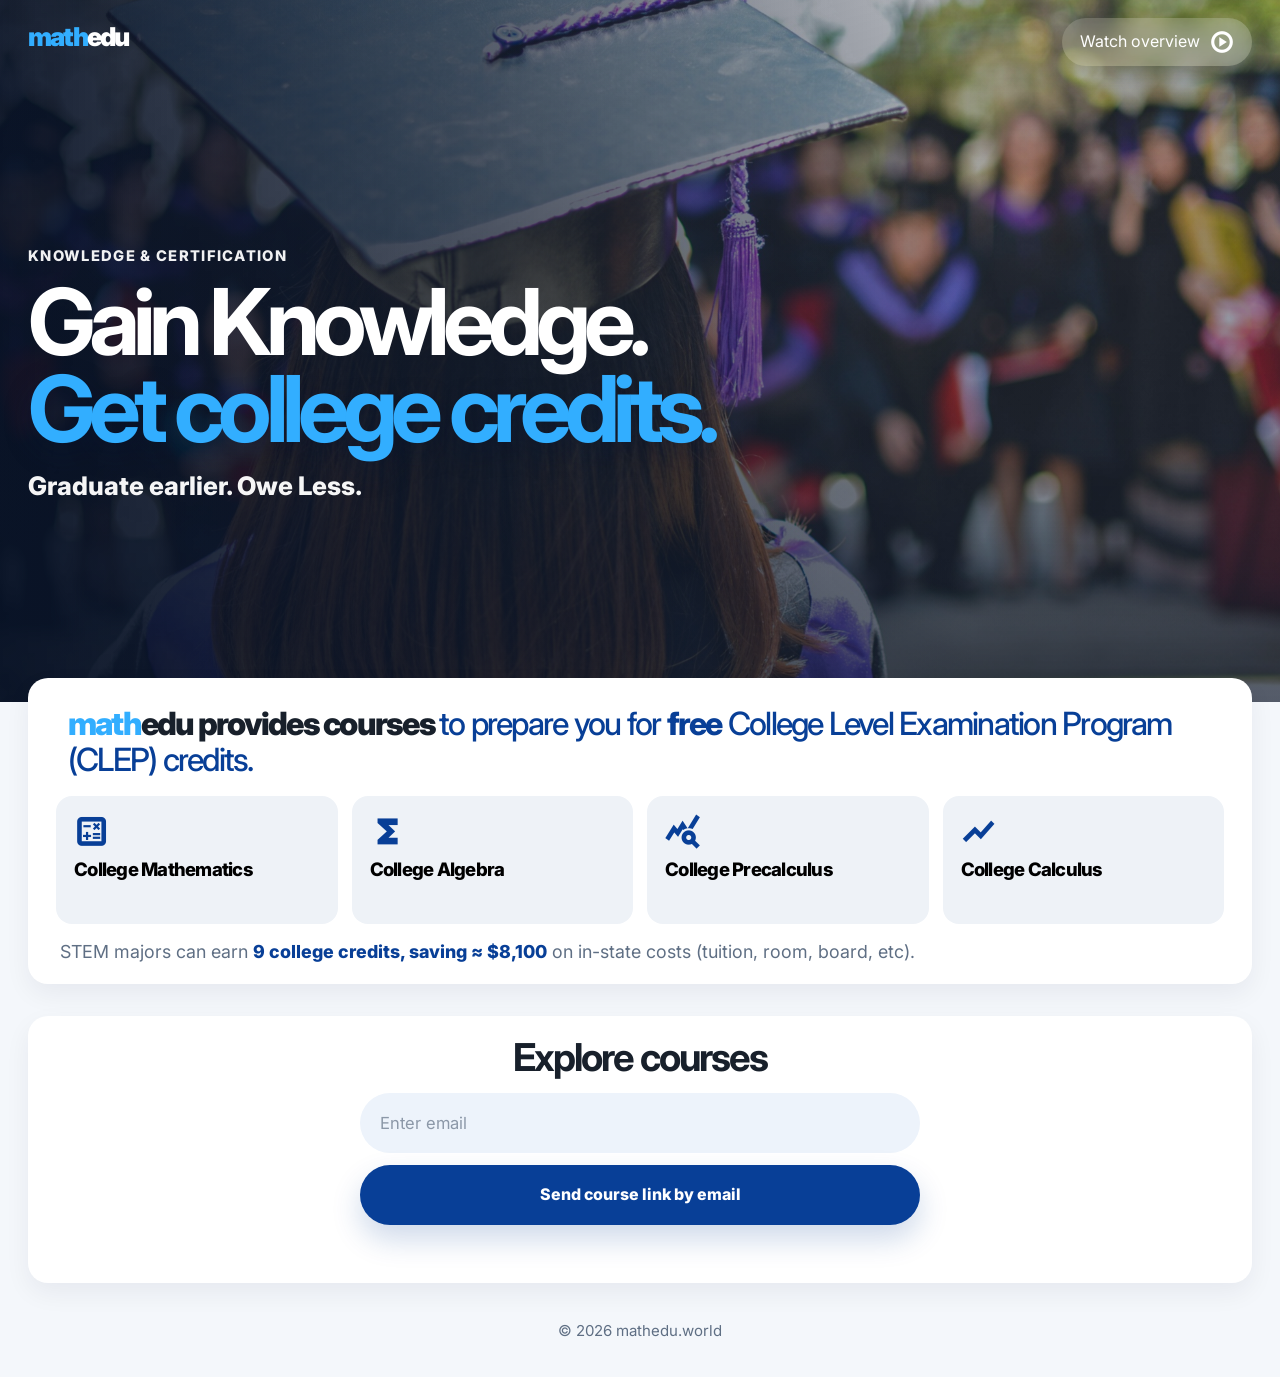
==== index.html @ 3ebd215c "Add files via upload" ====
<!DOCTYPE html>
<html lang="en">
  <head>
    <meta charset="UTF-8" />
    <meta name="viewport" content="width=device-width, initial-scale=1.0" />
    <title>MathEDU | Knowledge &amp; Certification</title>
    <meta
      name="description"
      content="Gain knowledge. Get college credits. Graduate earlier. Owe less."
    />
    <link rel="preconnect" href="https://fonts.googleapis.com" />
    <link rel="preconnect" href="https://fonts.gstatic.com" crossorigin />
    <link
      href="https://fonts.googleapis.com/css2?family=Inter:wght@400;500;600;700;800;900&family=Material+Symbols+Outlined:opsz,wght,FILL,GRAD@24,700,0,0"
      rel="stylesheet"
    />
    <link rel="stylesheet" href="styles.css" />
  </head>
  <body>
    <header class="hero">
      <div class="hero-media" aria-hidden="true"></div>
      <div class="hero-overlay" aria-hidden="true"></div>

      <div class="hero-shell">
        <div class="topbar reveal reveal-quick">
          <a href="#" class="brand" aria-label="MathEDU home">
            <span class="brand-math">math</span><span class="brand-edu">edu</span>
          </a>

          <div class="video-drawer" id="video-drawer">
            <button
              type="button"
              class="video-toggle magnet-button"
              id="video-toggle"
              aria-expanded="false"
              aria-controls="video-panel"
            >
              <span>Watch overview</span>
              <span class="material-symbols-outlined" aria-hidden="true">play_circle</span>
            </button>

            <div class="video-panel" id="video-panel" aria-hidden="true">
              <div class="video-panel-shell">
                <div class="video-panel-top">
                  <p>Program overview</p>
                  <button type="button" class="video-close" id="video-close" aria-label="Close video">
                    <span class="material-symbols-outlined" aria-hidden="true">close</span>
                  </button>
                </div>
                <video
                  id="overview-video"
                  class="overview-video"
                  controls
                  preload="metadata"
                  playsinline
                >
                  <source src="overview-video.mp4" type="video/mp4" />
                  Your browser does not support the video tag.
                </video>
              </div>
            </div>
          </div>
        </div>

        <div class="hero-content reveal reveal-hero">
          <p class="eyebrow">Knowledge &amp; Certification</p>
          <h1>
            <span>Gain Knowledge.</span>
            <span class="headline-accent">Get college credits.</span>
          </h1>
          <p class="hero-subtitle">Graduate earlier. Owe Less.</p>
        </div>
      </div>
    </header>

    <main>
      <section class="section" id="courses">
        <div class="card course-hub reveal">
          <div class="hub-heading">
            <h2>
              <span class="hub-lead">
                <span class="hub-brand"><span class="hub-brand-math">math</span>edu</span>
                provides courses
              </span>
              <span class="hub-secondary">to prepare you for <span class="hub-accent">free</span> College Level Examination Program (CLEP) credits.</span>
            </h2>
          </div>

          <div class="course-grid" role="tablist" aria-label="CLEP prep courses">
            <button type="button" class="course-card is-active" data-course="mathematics" aria-pressed="true">
              <span class="material-symbols-outlined course-icon" aria-hidden="true">calculate</span>
              <span class="course-card-title">College Mathematics</span>
            </button>

            <button type="button" class="course-card" data-course="algebra" aria-pressed="false">
              <span class="material-symbols-outlined course-icon" aria-hidden="true">functions</span>
              <span class="course-card-title">College Algebra</span>
            </button>

            <button type="button" class="course-card" data-course="precalculus" aria-pressed="false">
              <span class="material-symbols-outlined course-icon" aria-hidden="true">query_stats</span>
              <span class="course-card-title">College Precalculus</span>
            </button>

            <button type="button" class="course-card" data-course="calculus" aria-pressed="false">
              <span class="material-symbols-outlined course-icon" aria-hidden="true">show_chart</span>
              <span class="course-card-title">College Calculus</span>
            </button>
          </div>

          <div class="course-details" id="course-details" aria-live="polite">
            <div class="course-details-head">
              <span class="material-symbols-outlined detail-icon" id="detail-icon" aria-hidden="true">calculate</span>
              <div>
                <p class="detail-kicker">Course topics</p>
                <h3 id="detail-title">College Mathematics</h3>
                <p class="detail-meta" id="detail-meta">3 credits</p>
              </div>
            </div>

            <ul class="topic-list" id="topic-list"></ul>
          </div>

          <p class="hub-footer">
            STEM majors can earn <strong class="hub-footer-emphasis">9 college credits, saving ≈ $8,100</strong>
            on in-state costs (tuition, room, board, etc).
          </p>
        </div>
      </section>

      <section class="section section-tight" id="explore">
        <div class="card explore-card reveal">
          <h2>Explore courses</h2>
          <form class="email-form" id="email-form" novalidate>
            <label class="sr-only" for="email">Enter email</label>
            <input
              id="email"
              name="email"
              type="email"
              placeholder="Enter email"
              autocomplete="email"
              required
            />
            <button type="submit" class="button button-primary magnet-button">
              Send course link by email
            </button>
            <p class="form-message" id="form-message" aria-live="polite"></p>
          </form>
        </div>
      </section>
    </main>

    <footer class="site-footer">
      <div class="footer-inner">
        <p>© 2026 mathedu.world</p>
      </div>
    </footer>

    <script src="script.js"></script>
  </body>
</html>
---- styles.css ----
:root {
  --bg: #f4f7fb;
  --surface: #ffffff;
  --surface-soft: #edf3fb;
  --surface-muted: #eef2f7;
  --surface-strong: #e5edf7;
  --text: #18202b;
  --muted: #5f6f84;
  --muted-soft: #8c98a8;
  --accent: #083f97;
  --accent-dark: #062f6f;
  --accent-light: #32aeff;
  --accent-light-soft: rgba(50, 174, 255, 0.14);
  --accent-soft: rgba(8, 63, 151, 0.1);
  --shadow-lg: 0 10px 26px rgba(8, 24, 52, 0.06);
  --shadow-md: 0 6px 18px rgba(8, 24, 52, 0.055);
  --shadow-sm: 0 3px 10px rgba(8, 24, 52, 0.045);
  --radius-xl: 20px;
  --radius-lg: 16px;
  --radius-md: 12px;
  --max-width: 1240px;
}

* {
  box-sizing: border-box;
}

html {
  scroll-behavior: smooth;
}

body {
  margin: 0;
  font-family: "Inter", -apple-system, BlinkMacSystemFont, "Segoe UI", sans-serif;
  background: var(--bg);
  color: var(--text);
  line-height: 1.45;
  -webkit-font-smoothing: antialiased;
  -moz-osx-font-smoothing: grayscale;
}

img,
video {
  max-width: 100%;
  display: block;
}

a {
  color: inherit;
  text-decoration: none;
}

button,
input {
  font: inherit;
}

button {
  border: 0;
  cursor: pointer;
}

.hero {
  position: relative;
  min-height: 78vh;
  overflow: hidden;
  background: #08152b;
  color: #ffffff;
}

.hero-media {
  position: absolute;
  inset: -10% 0 -10% 0;
  background-image: url("hero-graduation.jpg");
  background-size: cover;
  background-position: center center;
  transform: translate3d(0, var(--hero-media-shift, 0px), 0) scale(1.04);
  will-change: transform;
}

.hero-overlay {
  position: absolute;
  inset: 0;
  background:
    linear-gradient(180deg, rgba(8, 18, 38, 0.12) 0%, rgba(8, 18, 38, 0.36) 54%, rgba(8, 18, 38, 0.62) 100%),
    linear-gradient(90deg, rgba(8, 18, 38, 0.92) 0%, rgba(8, 18, 38, 0.62) 38%, rgba(8, 18, 38, 0.16) 76%);
}

.hero-shell {
  position: relative;
  z-index: 1;
  width: min(calc(100% - 56px), var(--max-width));
  min-height: 78vh;
  margin: 0 auto;
  display: flex;
  flex-direction: column;
}

.topbar {
  display: flex;
  align-items: flex-start;
  justify-content: space-between;
  gap: 16px;
  padding: 18px 0 0;
  transform: translate3d(0, var(--hero-topbar-shift, 0px), 0);
  will-change: transform;
}

.brand {
  display: inline-flex;
  align-items: center;
  font-size: 1.62rem;
  font-weight: 900;
  letter-spacing: -0.07em;
}

.brand-math {
  color: var(--accent-light);
}

.brand-edu {
  color: #ffffff;
}

.video-drawer {
  width: min(100%, 420px);
  display: grid;
  justify-items: end;
  gap: 10px;
}

.video-toggle,
.video-close,
.button,
.course-card,
.course-details,
.topic-list li {
  transition:
    transform 380ms cubic-bezier(0.2, 0.85, 0.2, 1.2),
    box-shadow 280ms ease,
    background-color 220ms ease,
    color 220ms ease,
    opacity 220ms ease;
}

.video-toggle {
  display: inline-flex;
  align-items: center;
  justify-content: center;
  gap: 10px;
  min-height: 48px;
  padding: 0 18px;
  border-radius: 999px;
  background: rgba(255, 255, 255, 0.14);
  color: #ffffff;
  box-shadow: 0 12px 34px rgba(8, 24, 52, 0.22);
  backdrop-filter: blur(14px);
}

.video-toggle:hover,
.video-toggle:focus-visible {
  transform: translateY(-2px) scale(1.01);
  background: rgba(255, 255, 255, 0.2);
}

.video-panel {
  width: min(100%, 420px);
  max-height: 0;
  opacity: 0;
  overflow: hidden;
  transform: translateY(-8px) scale(0.98);
  pointer-events: none;
  transition:
    max-height 460ms cubic-bezier(0.2, 0.85, 0.2, 1),
    opacity 220ms ease,
    transform 460ms cubic-bezier(0.2, 0.85, 0.2, 1);
}

.video-drawer.is-open .video-panel {
  max-height: 540px;
  opacity: 1;
  transform: translateY(0) scale(1);
  pointer-events: auto;
}

.video-panel-shell {
  padding: 12px;
  border-radius: 20px;
  background: rgba(255, 255, 255, 0.14);
  box-shadow: 0 18px 44px rgba(8, 24, 52, 0.24);
  backdrop-filter: blur(18px);
}

.video-panel-top {
  display: flex;
  align-items: center;
  justify-content: space-between;
  gap: 12px;
  margin-bottom: 12px;
}

.video-panel-top p {
  margin: 0;
  font-size: 0.95rem;
  font-weight: 700;
  letter-spacing: -0.02em;
}

.video-close {
  width: 42px;
  height: 42px;
  display: inline-flex;
  align-items: center;
  justify-content: center;
  border-radius: 999px;
  background: rgba(255, 255, 255, 0.16);
  color: #ffffff;
}

.video-close:hover,
.video-close:focus-visible {
  transform: translateY(-2px) scale(1.04);
  background: rgba(255, 255, 255, 0.24);
}

.overview-video {
  width: 100%;
  border-radius: 16px;
  background: #050c18;
  box-shadow: 0 16px 38px rgba(5, 12, 24, 0.28);
}

.hero-content {
  display: flex;
  flex-direction: column;
  justify-content: center;
  flex: 1;
  max-width: 820px;
  padding: 30px 0 58px;
  transform: translate3d(0, var(--hero-content-shift, 0px), 0);
  will-change: transform;
}

.eyebrow {
  margin: 0 0 10px;
  font-size: 0.92rem;
  font-weight: 800;
  letter-spacing: 0.09em;
  text-transform: uppercase;
  color: rgba(255, 255, 255, 0.94);
}

.hero h1 {
  margin: 0;
  font-size: clamp(3rem, 7.2vw, 6rem);
  line-height: 0.95;
  letter-spacing: -0.075em;
}

.hero h1 span {
  display: block;
}

.headline-accent {
  color: var(--accent-light);
  text-shadow: 0 10px 26px rgba(8, 24, 52, 0.36);
}

.hero-subtitle {
  margin: 14px 0 0;
  font-size: clamp(1.16rem, 2.05vw, 1.6rem);
  font-weight: 800;
  color: rgba(255, 255, 255, 0.96);
}

.section {
  width: min(calc(100% - 56px), var(--max-width));
  margin: 0 auto;
  padding: 18px 0;
}

.section-tight {
  padding-top: 14px;
}

.section:first-of-type {
  position: relative;
  z-index: 2;
  margin-top: -42px;
}

.card {
  background: var(--surface);
  border-radius: var(--radius-xl);
  box-shadow: var(--shadow-lg);
}

.course-hub {
  padding: 22px 24px 18px;
}

.hub-heading {
  padding: 6px 10px 18px;
}

.hub-heading h2 {
  width: 100%;
  margin: 0;
  font-size: clamp(1.52rem, 2.5vw, 2.5rem);
  line-height: 1.12;
  letter-spacing: -0.055em;
  font-weight: 500;
  color: #738094;
  text-wrap: pretty;
}

.hub-lead {
  font-weight: 850;
  color: var(--text);
}

.hub-brand-math {
  color: var(--accent-light);
}

.hub-secondary {
  color: var(--accent);
  font-weight: 500;
}

.hub-accent {
  color: var(--accent);
  font-weight: 800;
}

.course-grid {
  display: grid;
  grid-template-columns: repeat(4, minmax(0, 1fr));
  gap: 14px;
}

.course-card {
  min-height: 128px;
  display: flex;
  flex-direction: column;
  align-items: flex-start;
  justify-content: flex-start;
  gap: 10px;
  padding: 18px;
  border-radius: 16px;
  background: var(--surface-muted);
  text-align: left;
  box-shadow: none;
  outline: none;
  transform-origin: center center;
}

.course-card:hover,
.course-card:focus-visible {
  transform: translateY(-4px) scale(1.022);
  background: #ffffff;
  box-shadow: 0 10px 22px rgba(8, 24, 52, 0.07);
}

.course-card.is-active,
.course-card.is-active:hover,
.course-card.is-active:focus-visible {
  background: var(--accent);
  box-shadow: 0 8px 20px rgba(8, 63, 151, 0.16);
  transform: translateY(-2px) scale(1.01);
}

.course-icon,
.detail-icon {
  color: var(--accent);
  font-size: 2.2rem;
}

.course-card.is-active .course-icon {
  color: var(--accent-light);
}

.course-card-title {
  font-size: 1.16rem;
  line-height: 1.08;
  font-weight: 800;
  letter-spacing: -0.04em;
}

.course-card.is-active .course-card-title {
  color: #ffffff;
}

.detail-meta,
.detail-kicker,
.table-note,
.form-message,
.site-footer {
  color: var(--muted);
}

.detail-meta {
  font-size: 0.98rem;
  font-weight: 700;
}

.course-details {
  margin-top: 16px;
  padding: 18px;
  border-radius: 16px;
  background: var(--surface-soft);
  box-shadow: none;
}

.course-details.is-collapsed {
  display: none;
}

.course-details.is-refresh {
  animation: detailPop 440ms cubic-bezier(0.2, 0.85, 0.2, 1);
}

@keyframes detailPop {
  0% {
    transform: translateY(10px);
    opacity: 0.4;
  }
  100% {
    transform: translateY(0);
    opacity: 1;
  }
}

.course-details-head {
  display: flex;
  align-items: flex-start;
  gap: 14px;
  margin-bottom: 14px;
}

.detail-kicker {
  margin: 0 0 2px;
  font-size: 0.9rem;
  font-weight: 800;
  text-transform: uppercase;
  letter-spacing: 0.08em;
}

.course-details h3 {
  margin: 0;
  font-size: clamp(1.3rem, 2vw, 1.8rem);
  line-height: 1.06;
  letter-spacing: -0.045em;
}

.detail-meta {
  margin: 4px 0 0;
}

.topic-list {
  list-style: none;
  display: grid;
  grid-template-columns: repeat(auto-fit, minmax(240px, 1fr));
  gap: 12px;
  padding: 0;
  margin: 0;
}

.topic-list li {
  padding: 14px 16px;
  border-radius: 12px;
  background: #ffffff;
  box-shadow: none;
  font-size: 0.98rem;
  font-weight: 600;
  letter-spacing: -0.02em;
}

.topic-list li:hover {
  transform: translateY(-2px) scale(1.008);
  box-shadow: var(--shadow-sm);
}

.hub-footer {
  margin: 16px 4px 2px;
  font-size: clamp(1rem, 1.5vw, 1.12rem);
  line-height: 1.35;
  color: var(--muted);
}

.hub-footer strong,
.hub-footer-emphasis {
  color: var(--accent);
  font-weight: 800;
}

.explore-card {
  padding: 22px;
  text-align: center;
}

.explore-card h2 {
  margin: 0 0 16px;
  font-size: clamp(1.7rem, 3vw, 2.45rem);
  line-height: 1.02;
  letter-spacing: -0.05em;
}

.email-form {
  width: min(100%, 560px);
  margin: 0 auto;
  display: flex;
  flex-direction: column;
  gap: 12px;
}

input[type="email"],
.button {
  min-height: 60px;
  border-radius: 999px;
}

input[type="email"] {
  width: 100%;
  border: 0;
  background: var(--surface-soft);
  color: var(--text);
  padding: 0 20px;
  font-size: 1.04rem;
  box-shadow: inset 0 0 0 2px transparent;
  transition:
    box-shadow 180ms ease,
    transform 180ms ease,
    background 180ms ease;
}

input[type="email"]::placeholder {
  color: var(--muted-soft);
}

input[type="email"]:focus {
  outline: none;
  background: #ffffff;
  box-shadow: inset 0 0 0 2px rgba(50, 174, 255, 0.36), var(--shadow-sm);
  transform: translateY(-1px);
}

.button {
  width: 100%;
  display: inline-flex;
  align-items: center;
  justify-content: center;
  padding: 0 22px;
  font-weight: 800;
  color: #ffffff;
  background: var(--accent);
  box-shadow: 0 14px 30px rgba(8, 63, 151, 0.2);
}

.button:hover,
.button:focus-visible {
  transform: translateY(-2px) scale(1.01);
  box-shadow: 0 18px 34px rgba(8, 63, 151, 0.24), 0 0 0 6px rgba(50, 174, 255, 0.12);
}

.button:active,
.course-card:active,
.topic-list li:active,
.video-toggle:active,
.video-close:active {
  transform: translateY(0) scale(0.985);
}

.form-message {
  margin: 2px 0 0;
  min-height: 1.4rem;
  font-size: 0.95rem;
}

.form-message.success {
  color: var(--accent);
}

.form-message.error {
  color: #bf365d;
}

.site-footer {
  padding: 4px 20px 20px;
  font-size: 0.94rem;
}

.footer-inner {
  width: min(calc(100% - 40px), var(--max-width));
  margin: 0 auto;
  text-align: center;
}

.material-symbols-outlined {
  font-variation-settings: "FILL" 0, "wght" 700, "GRAD" 0, "opsz" 24;
}

.sr-only {
  position: absolute;
  width: 1px;
  height: 1px;
  padding: 0;
  margin: -1px;
  overflow: hidden;
  clip: rect(0, 0, 0, 0);
  white-space: nowrap;
  border: 0;
}

.reveal {
  opacity: 0;
  transform: translateY(24px);
  transition:
    opacity 620ms ease,
    transform 720ms cubic-bezier(0.2, 0.85, 0.2, 1);
}

.reveal-quick {
  transition-duration: 520ms, 620ms;
}

.reveal-hero {
  transition-duration: 780ms, 900ms;
}

.reveal.in-view {
  opacity: 1;
  transform: translateY(0);
}


.hub-brand {
  white-space: nowrap;
}

@media (min-width: 981px) {
  .hub-heading {
    padding-left: 12px;
    padding-right: 12px;
  }

  .course-hub {
    padding-left: 28px;
    padding-right: 28px;
  }
}

@media (max-width: 1080px) {
  .course-grid {
    grid-template-columns: repeat(2, minmax(0, 1fr));
  }
}

@media (max-width: 780px) {
  .hero {
    min-height: 72vh;
  }

  .hero-shell {
    width: min(calc(100% - 24px), var(--max-width));
    min-height: 72vh;
  }

  .topbar {
    flex-direction: column;
    align-items: stretch;
  }

  .video-drawer {
    width: 100%;
    justify-items: stretch;
  }

  .video-panel {
    width: 100%;
  }

  .hero-content {
    max-width: 100%;
    padding-bottom: 40px;
  }

  .section,
  .footer-inner {
    width: min(calc(100% - 24px), var(--max-width));
  }

  .section:first-of-type {
    margin-top: -34px;
  }

  .course-hub,
  .explore-card {
    padding: 16px;
  }

  .hub-heading {
    padding: 2px 2px 14px;
  }

  .course-grid {
    gap: 12px;
  }

  .course-card {
    min-height: 116px;
    padding: 16px;
    border-radius: 14px;
  }

  .course-details {
    padding: 16px;
  }
}

@media (max-width: 560px) {
  .brand {
    font-size: 1.4rem;
  }

  .hero h1 {
    font-size: clamp(2.55rem, 13vw, 4rem);
  }

  .hero-subtitle {
    font-size: 1rem;
  }

  .course-grid {
    grid-template-columns: 1fr;
  }


  .course-grid > .course-details {
    margin-top: 2px;
    margin-bottom: 2px;
  }


  .course-card {
    min-height: 104px;
  }

  .course-details-head {
    gap: 10px;
  }

  .detail-icon,
  .course-icon {
    font-size: 2rem;
  }

  .topic-list {
    grid-template-columns: 1fr;
  }

  .hub-footer {
    font-size: 0.98rem;
  }
}

@media (prefers-reduced-motion: reduce) {
  html {
    scroll-behavior: auto;
  }

  *,
  *::before,
  *::after {
    animation: none !important;
    transition: none !important;
  }
}

.hub-heading h2 { text-wrap: pretty; }
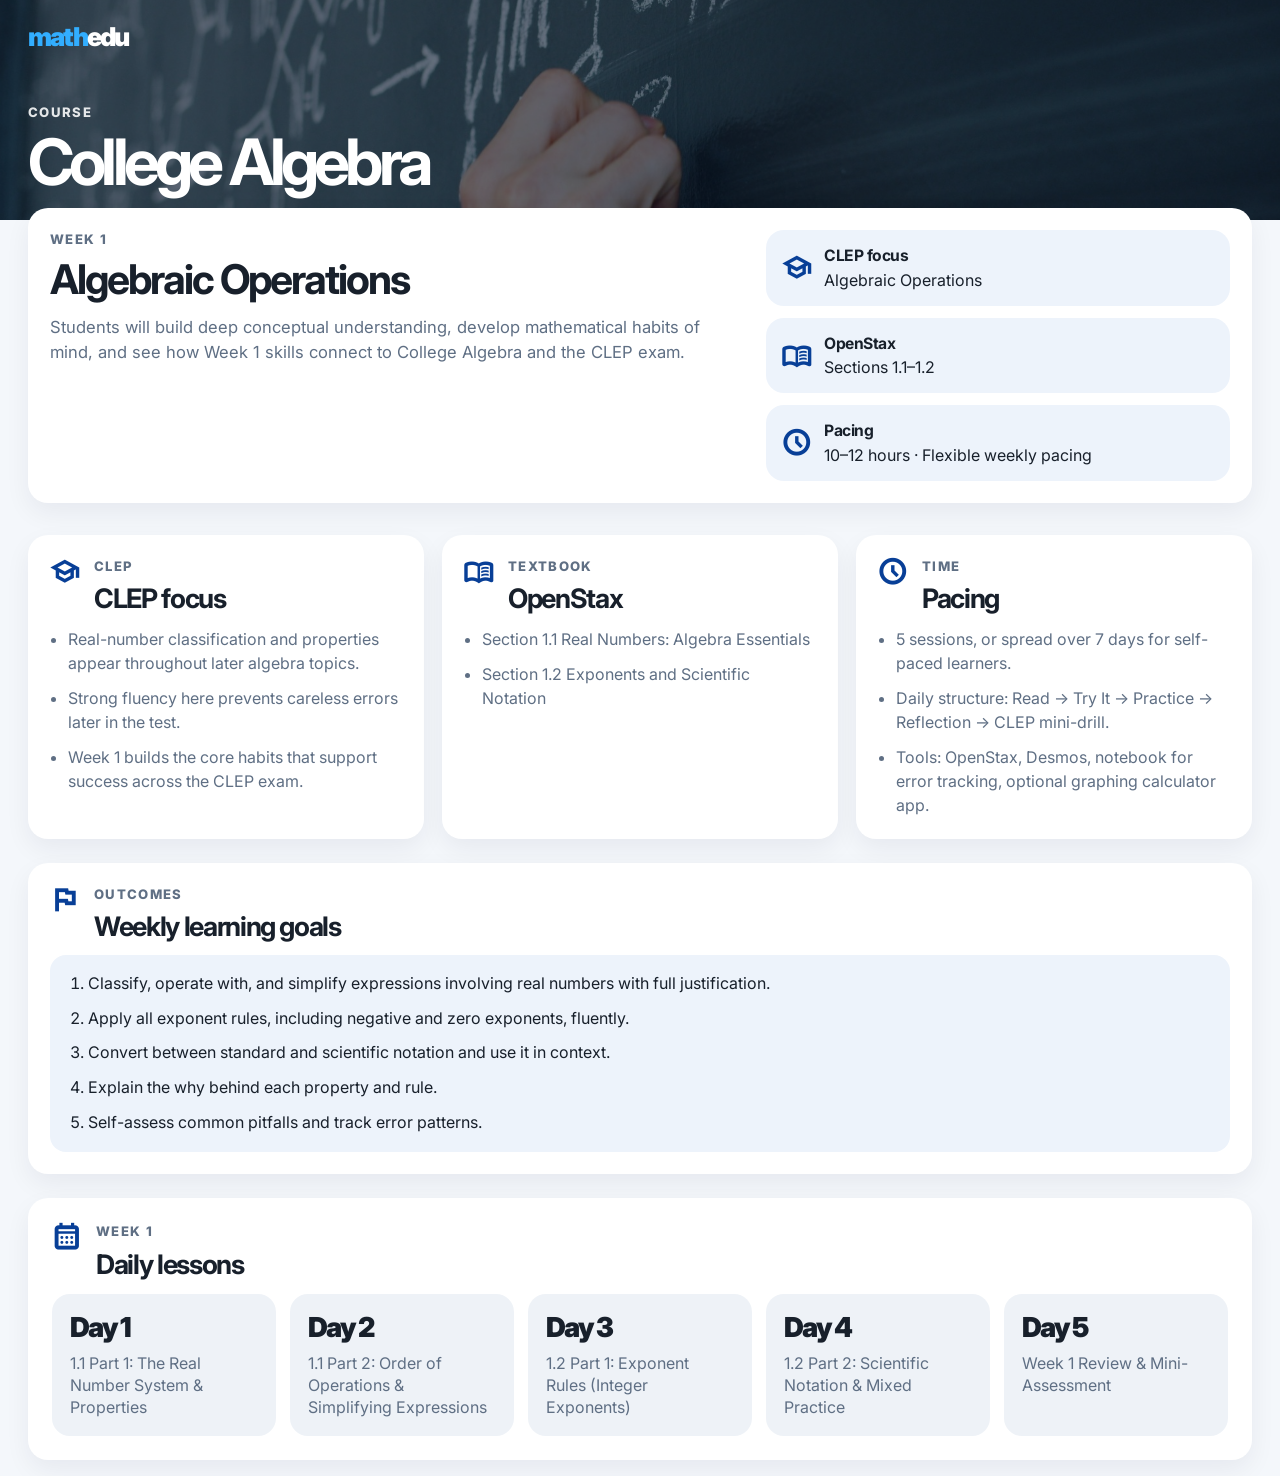
==== commit 1563e82f: "update" ====
--- a/index.html
+++ b/index.html
@@ -3,10 +3,10 @@
   <head>
     <meta charset="UTF-8" />
     <meta name="viewport" content="width=device-width, initial-scale=1.0" />
-    <title>MathEDU | Knowledge &amp; Certification</title>
+    <title>MathEDU | College Algebra Week 1</title>
     <meta
       name="description"
-      content="Gain knowledge. Get college credits. Graduate earlier. Owe less."
+      content="MathEDU course week page mock-up for College Algebra Week 1."
     />
     <link rel="preconnect" href="https://fonts.googleapis.com" />
     <link rel="preconnect" href="https://fonts.gstatic.com" crossorigin />
@@ -23,138 +23,159 @@
 
       <div class="hero-shell">
         <div class="topbar reveal reveal-quick">
-          <a href="#" class="brand" aria-label="MathEDU home">
+          <a href="index.html" class="brand" aria-label="MathEDU home">
             <span class="brand-math">math</span><span class="brand-edu">edu</span>
           </a>
+        </div>
 
-          <div class="video-drawer" id="video-drawer">
-            <button
-              type="button"
-              class="video-toggle magnet-button"
-              id="video-toggle"
-              aria-expanded="false"
-              aria-controls="video-panel"
-            >
-              <span>Watch overview</span>
-              <span class="material-symbols-outlined" aria-hidden="true">play_circle</span>
-            </button>
+        <div class="hero-content reveal reveal-hero">
+          <p class="eyebrow">Course</p>
+          <h1>College Algebra</h1>
+        </div>
+      </div>
+    </header>
 
-            <div class="video-panel" id="video-panel" aria-hidden="true">
-              <div class="video-panel-shell">
-                <div class="video-panel-top">
-                  <p>Program overview</p>
-                  <button type="button" class="video-close" id="video-close" aria-label="Close video">
-                    <span class="material-symbols-outlined" aria-hidden="true">close</span>
-                  </button>
+    <main id="course-content">
+      <section class="section section-overlap">
+        <div class="card course-summary reveal">
+          <div class="summary-top">
+            <div class="summary-main">
+              <p class="section-kicker">Week 1</p>
+              <h2>Algebraic Operations</h2>
+              <p class="summary-copy">
+                Students will build deep conceptual understanding, develop mathematical habits of mind,
+                and see how Week 1 skills connect to College Algebra and the CLEP exam.
+              </p>
+            </div>
+
+            <div class="summary-stats" aria-label="Quick course facts">
+              <div class="stat-chip">
+                <span class="material-symbols-outlined" aria-hidden="true">school</span>
+                <div>
+                  <strong>CLEP focus</strong>
+                  <span>Algebraic Operations</span>
                 </div>
-                <video
-                  id="overview-video"
-                  class="overview-video"
-                  controls
-                  preload="metadata"
-                  playsinline
-                >
-                  <source src="overview-video.mp4" type="video/mp4" />
-                  Your browser does not support the video tag.
-                </video>
+              </div>
+              <div class="stat-chip">
+                <span class="material-symbols-outlined" aria-hidden="true">menu_book</span>
+                <div>
+                  <strong>OpenStax</strong>
+                  <span>Sections 1.1–1.2</span>
+                </div>
+              </div>
+              <div class="stat-chip">
+                <span class="material-symbols-outlined" aria-hidden="true">schedule</span>
+                <div>
+                  <strong>Pacing</strong>
+                  <span>10–12 hours · Flexible weekly pacing</span>
+                </div>
               </div>
             </div>
           </div>
         </div>
-
-        <div class="hero-content reveal reveal-hero">
-          <p class="eyebrow">Knowledge &amp; Certification</p>
-          <h1>
-            <span>Gain Knowledge.</span>
-            <span class="headline-accent">Get college credits.</span>
-          </h1>
-          <p class="hero-subtitle">Graduate earlier. Owe Less.</p>
-        </div>
-      </div>
-    </header>
-
-    <main>
-      <section class="section" id="courses">
-        <div class="card course-hub reveal">
-          <div class="hub-heading">
-            <h2>
-              <span class="hub-lead">
-                <span class="hub-brand"><span class="hub-brand-math">math</span>edu</span>
-                provides courses
-              </span>
-              <span class="hub-secondary">to prepare you for <span class="hub-accent">free</span> College Level Examination Program (CLEP) credits.</span>
-            </h2>
-          </div>
-
-          <div class="course-grid" role="tablist" aria-label="CLEP prep courses">
-            <button type="button" class="course-card is-active" data-course="mathematics" aria-pressed="true">
-              <span class="material-symbols-outlined course-icon" aria-hidden="true">calculate</span>
-              <span class="course-card-title">College Mathematics</span>
-            </button>
-
-            <button type="button" class="course-card" data-course="algebra" aria-pressed="false">
-              <span class="material-symbols-outlined course-icon" aria-hidden="true">functions</span>
-              <span class="course-card-title">College Algebra</span>
-            </button>
-
-            <button type="button" class="course-card" data-course="precalculus" aria-pressed="false">
-              <span class="material-symbols-outlined course-icon" aria-hidden="true">query_stats</span>
-              <span class="course-card-title">College Precalculus</span>
-            </button>
-
-            <button type="button" class="course-card" data-course="calculus" aria-pressed="false">
-              <span class="material-symbols-outlined course-icon" aria-hidden="true">show_chart</span>
-              <span class="course-card-title">College Calculus</span>
-            </button>
-          </div>
-
-          <div class="course-details" id="course-details" aria-live="polite">
-            <div class="course-details-head">
-              <span class="material-symbols-outlined detail-icon" id="detail-icon" aria-hidden="true">calculate</span>
-              <div>
-                <p class="detail-kicker">Course topics</p>
-                <h3 id="detail-title">College Mathematics</h3>
-                <p class="detail-meta" id="detail-meta">3 credits</p>
-              </div>
-            </div>
-
-            <ul class="topic-list" id="topic-list"></ul>
-          </div>
-
-          <p class="hub-footer">
-            STEM majors can earn <strong class="hub-footer-emphasis">9 college credits, saving ≈ $8,100</strong>
-            on in-state costs (tuition, room, board, etc).
-          </p>
-        </div>
       </section>
 
-      <section class="section section-tight" id="explore">
-        <div class="card explore-card reveal">
-          <h2>Explore courses</h2>
-          <form class="email-form" id="email-form" novalidate>
-            <label class="sr-only" for="email">Enter email</label>
-            <input
-              id="email"
-              name="email"
-              type="email"
-              placeholder="Enter email"
-              autocomplete="email"
-              required
-            />
-            <button type="submit" class="button button-primary magnet-button">
-              Send course link by email
-            </button>
-            <p class="form-message" id="form-message" aria-live="polite"></p>
-          </form>
-        </div>
+      <section class="section card-grid card-grid-three">
+        <article class="card content-card reveal">
+          <div class="card-head">
+            <span class="material-symbols-outlined card-icon" aria-hidden="true">school</span>
+            <div>
+              <p class="section-kicker">CLEP</p>
+              <h3>CLEP focus</h3>
+            </div>
+          </div>
+          <ul class="clean-list">
+            <li>Real-number classification and properties appear throughout later algebra topics.</li>
+            <li>Strong fluency here prevents careless errors later in the test.</li>
+            <li>Week 1 builds the core habits that support success across the CLEP exam.</li>
+          </ul>
+        </article>
+
+        <article class="card content-card reveal">
+          <div class="card-head">
+            <span class="material-symbols-outlined card-icon" aria-hidden="true">menu_book</span>
+            <div>
+              <p class="section-kicker">Textbook</p>
+              <h3>OpenStax</h3>
+            </div>
+          </div>
+          <ul class="clean-list">
+            <li>Section 1.1 Real Numbers: Algebra Essentials</li>
+            <li>Section 1.2 Exponents and Scientific Notation</li>
+          </ul>
+        </article>
+
+        <article class="card content-card reveal">
+          <div class="card-head">
+            <span class="material-symbols-outlined card-icon" aria-hidden="true">schedule</span>
+            <div>
+              <p class="section-kicker">Time</p>
+              <h3>Pacing</h3>
+            </div>
+          </div>
+          <ul class="clean-list">
+            <li>5 sessions, or spread over 7 days for self-paced learners.</li>
+            <li>Daily structure: Read → Try It → Practice → Reflection → CLEP mini-drill.</li>
+            <li>Tools: OpenStax, Desmos, notebook for error tracking, optional graphing calculator app.</li>
+          </ul>
+        </article>
+      </section>
+
+      <section class="section section-tight">
+        <article class="card content-card reveal goals-card-single">
+          <div class="card-head">
+            <span class="material-symbols-outlined card-icon" aria-hidden="true">flag</span>
+            <div>
+              <p class="section-kicker">Outcomes</p>
+              <h3>Weekly learning goals</h3>
+            </div>
+          </div>
+          <div class="soft-panel goals-panel">
+            <ol class="number-list">
+              <li>Classify, operate with, and simplify expressions involving real numbers with full justification.</li>
+              <li>Apply all exponent rules, including negative and zero exponents, fluently.</li>
+              <li>Convert between standard and scientific notation and use it in context.</li>
+              <li>Explain the why behind each property and rule.</li>
+              <li>Self-assess common pitfalls and track error patterns.</li>
+            </ol>
+          </div>
+        </article>
+      </section>
+
+      <section class="section section-tight">
+        <article class="card day-nav-card reveal">
+          <div class="card-head day-nav-head">
+            <span class="material-symbols-outlined card-icon" aria-hidden="true">calendar_month</span>
+            <div>
+              <p class="section-kicker">Week 1</p>
+              <h3>Daily lessons</h3>
+            </div>
+          </div>
+          <div class="day-button-row">
+            <a class="day-button" href="day1.html">
+              <span class="day-button-title">Day 1</span>
+              <span class="day-button-detail">1.1 Part 1: The Real Number System &amp; Properties</span>
+            </a>
+            <a class="day-button" href="day2.html">
+              <span class="day-button-title">Day 2</span>
+              <span class="day-button-detail">1.1 Part 2: Order of Operations &amp; Simplifying Expressions</span>
+            </a>
+            <a class="day-button" href="day3.html">
+              <span class="day-button-title">Day 3</span>
+              <span class="day-button-detail">1.2 Part 1: Exponent Rules (Integer Exponents)</span>
+            </a>
+            <a class="day-button" href="day4.html">
+              <span class="day-button-title">Day 4</span>
+              <span class="day-button-detail">1.2 Part 2: Scientific Notation &amp; Mixed Practice</span>
+            </a>
+            <a class="day-button" href="day5.html">
+              <span class="day-button-title">Day 5</span>
+              <span class="day-button-detail">Week 1 Review &amp; Mini-Assessment</span>
+            </a>
+          </div>
+        </article>
       </section>
     </main>
-
-    <footer class="site-footer">
-      <div class="footer-inner">
-        <p>© 2026 mathedu.world</p>
-      </div>
-    </footer>
 
     <script src="script.js"></script>
   </body>
--- a/styles.css
+++ b/styles.css
@@ -10,11 +10,15 @@
   --accent: #083f97;
   --accent-dark: #062f6f;
   --accent-light: #32aeff;
-  --accent-light-soft: rgba(50, 174, 255, 0.14);
   --accent-soft: rgba(8, 63, 151, 0.1);
+  --success-soft: #eef8f1;
+  --success: #1b8c57;
+  --error-soft: #faeff2;
+  --error: #bf365d;
   --shadow-lg: 0 10px 26px rgba(8, 24, 52, 0.06);
   --shadow-md: 0 6px 18px rgba(8, 24, 52, 0.055);
   --shadow-sm: 0 3px 10px rgba(8, 24, 52, 0.045);
+  --shadow-accent: 0 14px 28px rgba(8, 63, 151, 0.24);
   --radius-xl: 20px;
   --radius-lg: 16px;
   --radius-md: 12px;
@@ -34,13 +38,12 @@
   font-family: "Inter", -apple-system, BlinkMacSystemFont, "Segoe UI", sans-serif;
   background: var(--bg);
   color: var(--text);
-  line-height: 1.45;
+  line-height: 1.5;
   -webkit-font-smoothing: antialiased;
   -moz-osx-font-smoothing: grayscale;
 }
 
-img,
-video {
+img {
   max-width: 100%;
   display: block;
 }
@@ -50,19 +53,15 @@
   text-decoration: none;
 }
 
-button,
-input {
+button {
   font: inherit;
-}
-
-button {
   border: 0;
   cursor: pointer;
 }
 
 .hero {
   position: relative;
-  min-height: 78vh;
+  min-height: 220px;
   overflow: hidden;
   background: #08152b;
   color: #ffffff;
@@ -70,27 +69,24 @@
 
 .hero-media {
   position: absolute;
-  inset: -10% 0 -10% 0;
-  background-image: url("hero-graduation.jpg");
+  inset: 0;
+  background-image: url("course-banner.jpg");
   background-size: cover;
   background-position: center center;
-  transform: translate3d(0, var(--hero-media-shift, 0px), 0) scale(1.04);
-  will-change: transform;
+  transform: scale(1.03);
 }
 
 .hero-overlay {
   position: absolute;
   inset: 0;
-  background:
-    linear-gradient(180deg, rgba(8, 18, 38, 0.12) 0%, rgba(8, 18, 38, 0.36) 54%, rgba(8, 18, 38, 0.62) 100%),
-    linear-gradient(90deg, rgba(8, 18, 38, 0.92) 0%, rgba(8, 18, 38, 0.62) 38%, rgba(8, 18, 38, 0.16) 76%);
+  background: rgba(8, 18, 38, 0.54);
 }
 
 .hero-shell {
   position: relative;
   z-index: 1;
   width: min(calc(100% - 56px), var(--max-width));
-  min-height: 78vh;
+  min-height: 220px;
   margin: 0 auto;
   display: flex;
   flex-direction: column;
@@ -102,8 +98,6 @@
   justify-content: space-between;
   gap: 16px;
   padding: 18px 0 0;
-  transform: translate3d(0, var(--hero-topbar-shift, 0px), 0);
-  will-change: transform;
 }
 
 .brand {
@@ -122,659 +116,832 @@
   color: #ffffff;
 }
 
-.video-drawer {
-  width: min(100%, 420px);
-  display: grid;
-  justify-items: end;
-  gap: 10px;
-}
-
-.video-toggle,
-.video-close,
+.hero-content {
+  margin-top: auto;
+  max-width: 640px;
+  padding: 18px 0 28px;
+}
+
+.eyebrow,
+.section-kicker,
+.subtle-meta,
+.quiz-progress-row p,
+.question-topic-inline {
+  color: var(--muted);
+}
+
+.eyebrow,
+.section-kicker,
+.question-topic-inline {
+  margin: 0 0 8px;
+  font-size: 0.82rem;
+  font-weight: 800;
+  letter-spacing: 0.1em;
+  text-transform: uppercase;
+}
+
+.hero .eyebrow {
+  color: rgba(255, 255, 255, 0.88);
+}
+
+.hero h1 {
+  margin: 0;
+  font-size: clamp(2.75rem, 5vw, 4.2rem);
+  line-height: 0.96;
+  letter-spacing: -0.075em;
+}
+
+.section {
+  width: min(calc(100% - 56px), var(--max-width));
+  margin: 0 auto;
+  padding: 16px 0;
+}
+
+.section-overlap {
+  position: relative;
+  z-index: 2;
+  margin-top: -28px;
+}
+
+.section-tight {
+  padding-top: 8px;
+}
+
+.card,
+.answer-button,
+.ghost-button,
 .button,
-.course-card,
-.course-details,
-.topic-list li {
+.feedback-panel,
+.soft-panel,
+.tag {
   transition:
-    transform 380ms cubic-bezier(0.2, 0.85, 0.2, 1.2),
-    box-shadow 280ms ease,
+    transform 260ms ease,
+    box-shadow 220ms ease,
     background-color 220ms ease,
     color 220ms ease,
-    opacity 220ms ease;
-}
-
-.video-toggle {
+    border-color 220ms ease,
+    opacity 220ms ease,
+    filter 220ms ease;
+}
+
+.card {
+  background: var(--surface);
+  border-radius: var(--radius-xl);
+  box-shadow: var(--shadow-lg);
+}
+
+.course-summary,
+.content-card,
+.sidebar-card,
+.solution-card,
+.quiz-shell,
+.lesson-card {
+  padding: 22px;
+}
+
+.course-summary h2,
+.content-card h3,
+.sidebar-card h3,
+.lesson-card h3,
+.quiz-shell h3,
+.solution-card h3,
+.day-nav-card h3 {
+  margin: 0;
+  letter-spacing: -0.05em;
+  line-height: 1.06;
+}
+
+.course-summary h2 {
+  font-size: clamp(2rem, 3.2vw, 2.9rem);
+}
+
+.summary-top {
+  display: grid;
+  grid-template-columns: minmax(0, 1.35fr) minmax(270px, 0.9fr);
+  gap: 20px;
+  align-items: start;
+}
+
+.summary-copy {
+  margin: 14px 0 0;
+  max-width: 70ch;
+  font-size: 1.04rem;
+  color: var(--muted);
+}
+
+.summary-stats,
+.stack-column,
+.stack-panel-list {
+  display: grid;
+  gap: 12px;
+}
+
+.stat-chip {
+  display: grid;
+  grid-template-columns: auto 1fr;
+  gap: 12px;
+  align-items: center;
+  padding: 14px 16px;
+  border-radius: 18px;
+  background: var(--surface-soft);
+}
+
+.stat-chip .material-symbols-outlined {
+  font-size: 1.85rem;
+  color: var(--accent);
+}
+
+.stat-chip strong,
+.stat-chip span {
+  display: block;
+}
+
+.stat-chip strong {
+  font-size: 0.98rem;
+  letter-spacing: -0.03em;
+}
+
+.stat-chip span:last-child,
+.sidebar-card p,
+.compact-soft-panel p {
+  color: var(--muted);
+}
+
+.card-grid {
+  display: grid;
+  grid-template-columns: repeat(2, minmax(0, 1fr));
+  gap: 18px;
+}
+
+.card-head {
+  display: flex;
+  align-items: flex-start;
+  gap: 14px;
+  margin-bottom: 14px;
+}
+
+.card-head-spaced {
+  justify-content: space-between;
+}
+
+.content-card h3,
+.sidebar-card h3,
+.quiz-shell h3,
+.solution-card h3,
+.day-nav-card h3 {
+  font-size: clamp(1.3rem, 2.1vw, 1.85rem);
+}
+
+.card-icon,
+.feedback-head .material-symbols-outlined {
+  color: var(--accent);
+  font-size: 1.85rem;
+}
+
+.clean-list,
+.number-list {
+  margin: 0;
+  padding-left: 1.15rem;
+  color: var(--text);
+}
+
+.clean-list li,
+.number-list li {
+  margin-bottom: 0.68rem;
+}
+
+.clean-list li:last-child,
+.number-list li:last-child {
+  margin-bottom: 0;
+}
+
+.number-list {
+  padding-left: 1.28rem;
+}
+
+.compact-list li {
+  margin-bottom: 0.56rem;
+}
+
+.lesson-layout {
+  display: grid;
+  grid-template-columns: minmax(0, 1.45fr) minmax(300px, 0.78fr);
+  gap: 18px;
+}
+
+.subtle-meta {
+  margin: 8px 0 0;
+  font-size: 0.95rem;
+  font-weight: 600;
+}
+
+.lesson-columns {
+  display: grid;
+  grid-template-columns: repeat(2, minmax(0, 1fr));
+  gap: 16px;
+  margin-top: 18px;
+}
+
+.soft-panel {
+  padding: 18px;
+  border-radius: 16px;
+  background: var(--surface-soft);
+}
+
+.compact-soft-panel {
+  padding: 16px;
+}
+
+.soft-panel h4,
+.solution-bank h4 {
+  margin: 0 0 12px;
+  font-size: 1.02rem;
+  letter-spacing: -0.03em;
+}
+
+.goals-panel {
+  padding-top: 16px;
+}
+
+.tag {
   display: inline-flex;
   align-items: center;
-  justify-content: center;
-  gap: 10px;
-  min-height: 48px;
-  padding: 0 18px;
+  min-height: 34px;
+  padding: 0 12px;
   border-radius: 999px;
-  background: rgba(255, 255, 255, 0.14);
+  background: var(--surface-soft);
+  color: var(--accent);
+  font-size: 0.88rem;
+  font-weight: 800;
+  letter-spacing: -0.02em;
+}
+
+.tag-strong {
+  background: var(--accent);
   color: #ffffff;
-  box-shadow: 0 12px 34px rgba(8, 24, 52, 0.22);
-  backdrop-filter: blur(14px);
-}
-
-.video-toggle:hover,
-.video-toggle:focus-visible {
-  transform: translateY(-2px) scale(1.01);
-  background: rgba(255, 255, 255, 0.2);
-}
-
-.video-panel {
-  width: min(100%, 420px);
-  max-height: 0;
-  opacity: 0;
-  overflow: hidden;
-  transform: translateY(-8px) scale(0.98);
-  pointer-events: none;
-  transition:
-    max-height 460ms cubic-bezier(0.2, 0.85, 0.2, 1),
-    opacity 220ms ease,
-    transform 460ms cubic-bezier(0.2, 0.85, 0.2, 1);
-}
-
-.video-drawer.is-open .video-panel {
-  max-height: 540px;
-  opacity: 1;
-  transform: translateY(0) scale(1);
-  pointer-events: auto;
-}
-
-.video-panel-shell {
-  padding: 12px;
-  border-radius: 20px;
-  background: rgba(255, 255, 255, 0.14);
-  box-shadow: 0 18px 44px rgba(8, 24, 52, 0.24);
-  backdrop-filter: blur(18px);
-}
-
-.video-panel-top {
+}
+
+.quiz-shell {
+  padding: 18px;
+}
+
+.quiz-topbar,
+.quiz-progress-row,
+.quiz-controls {
   display: flex;
   align-items: center;
   justify-content: space-between;
   gap: 12px;
+}
+
+.quiz-topbar {
+  margin-bottom: 10px;
+}
+
+.ghost-button {
+  min-height: 38px;
+  padding: 0 14px;
+  border-radius: 999px;
+  background: var(--surface-soft);
+  color: var(--text);
+  font-weight: 800;
+}
+
+.ghost-button:hover,
+.ghost-button:focus-visible,
+.button:hover,
+.button:focus-visible,
+.answer-button:hover,
+.answer-button:focus-visible {
+  transform: translateY(-1px);
+  box-shadow: var(--shadow-sm);
+}
+
+.quiz-progress-row {
+  margin-bottom: 8px;
+}
+
+.quiz-progress-meta {
+  display: grid;
+  gap: 0;
+}
+
+.quiz-progress-row strong {
+  display: block;
+  font-size: 0.97rem;
+}
+
+.question-topic-inline {
+  margin-bottom: 2px;
+  color: var(--accent);
+}
+
+#feedback-summary,
+#feedback-explanation,
+.sidebar-card p {
+  margin: 2px 0 0;
+}
+
+.progress-pill {
+  display: inline-flex;
+  align-items: center;
+  justify-content: center;
+  min-height: 34px;
+  padding: 0 12px;
+  border-radius: 999px;
+  background: var(--surface-soft);
+  color: var(--muted);
+  font-size: 0.9rem;
+  font-weight: 800;
+  text-align: center;
+}
+
+.progress-track {
+  height: 8px;
+  border-radius: 999px;
+  background: var(--surface-soft);
+  overflow: hidden;
   margin-bottom: 12px;
 }
 
-.video-panel-top p {
+.progress-fill {
+  height: 100%;
+  width: 0;
+  border-radius: inherit;
+  background: var(--accent);
+}
+
+.quiz-card {
+  padding: 16px;
+  border-radius: 18px;
+  background: var(--surface);
+  border: 1px solid rgba(8, 63, 151, 0.08);
+}
+
+.question-wrap {
+  margin-bottom: 12px;
+}
+
+.question-wrap h4 {
   margin: 0;
-  font-size: 0.95rem;
-  font-weight: 700;
-  letter-spacing: -0.02em;
-}
-
-.video-close {
-  width: 42px;
-  height: 42px;
+  font-size: clamp(1.15rem, 2vw, 1.45rem);
+  line-height: 1.2;
+  letter-spacing: -0.04em;
+}
+
+.answer-grid {
+  display: grid;
+  grid-template-columns: repeat(2, minmax(0, 1fr));
+  gap: 10px;
+}
+
+.answer-button {
+  width: 100%;
+  display: grid;
+  grid-template-columns: auto 1fr;
+  align-items: center;
+  gap: 12px;
+  padding: 11px 12px;
+  border-radius: 14px;
+  background: var(--surface-soft);
+  text-align: left;
+  border: 1px solid transparent;
+}
+
+.answer-button.is-selected {
+  border-color: rgba(50, 174, 255, 0.4);
+  background: #e7f4ff;
+}
+
+.answer-button.is-correct {
+  border-color: rgba(27, 140, 87, 0.22);
+  background: var(--success-soft);
+}
+
+.answer-button.is-incorrect {
+  border-color: rgba(191, 54, 93, 0.22);
+  background: var(--error-soft);
+}
+
+.answer-letter {
+  width: 32px;
+  height: 32px;
   display: inline-flex;
   align-items: center;
   justify-content: center;
   border-radius: 999px;
-  background: rgba(255, 255, 255, 0.16);
+  background: #ffffff;
+  color: var(--accent);
+  font-weight: 900;
+}
+
+.answer-copy {
+  font-weight: 700;
+  letter-spacing: -0.02em;
+}
+
+.quiz-controls {
+  margin-top: 12px;
+}
+
+.control-stack {
+  display: flex;
+  gap: 10px;
+}
+
+.button {
+  min-height: 40px;
+  padding: 0 16px;
+  border-radius: 999px;
+  font-weight: 800;
+  display: inline-flex;
+  align-items: center;
+  justify-content: center;
+}
+
+.button-primary {
   color: #ffffff;
-}
-
-.video-close:hover,
-.video-close:focus-visible {
-  transform: translateY(-2px) scale(1.04);
-  background: rgba(255, 255, 255, 0.24);
-}
-
-.overview-video {
-  width: 100%;
+  background: var(--accent);
+}
+
+.button-secondary {
+  background: var(--surface-soft);
+  color: var(--text);
+}
+
+.button:disabled,
+.ghost-button:disabled {
+  opacity: 0.45;
+  cursor: not-allowed;
+  transform: none !important;
+  box-shadow: none !important;
+}
+
+.feedback-panel {
+  margin-top: 12px;
+  padding: 14px 16px;
   border-radius: 16px;
-  background: #050c18;
-  box-shadow: 0 16px 38px rgba(5, 12, 24, 0.28);
-}
-
-.hero-content {
+  background: var(--surface-soft);
+  border: 1px solid transparent;
+}
+
+.feedback-panel.is-correct {
+  background: var(--success-soft);
+  border-color: rgba(27, 140, 87, 0.14);
+}
+
+.feedback-panel.is-incorrect {
+  background: var(--error-soft);
+  border-color: rgba(191, 54, 93, 0.14);
+}
+
+.feedback-panel.is-correct .material-symbols-outlined {
+  color: var(--success);
+}
+
+.feedback-panel.is-incorrect .material-symbols-outlined {
+  color: var(--error);
+}
+
+.feedback-head {
   display: flex;
-  flex-direction: column;
-  justify-content: center;
-  flex: 1;
-  max-width: 820px;
-  padding: 30px 0 58px;
-  transform: translate3d(0, var(--hero-content-shift, 0px), 0);
-  will-change: transform;
-}
-
-.eyebrow {
-  margin: 0 0 10px;
-  font-size: 0.92rem;
-  font-weight: 800;
-  letter-spacing: 0.09em;
-  text-transform: uppercase;
-  color: rgba(255, 255, 255, 0.94);
-}
-
-.hero h1 {
-  margin: 0;
-  font-size: clamp(3rem, 7.2vw, 6rem);
-  line-height: 0.95;
-  letter-spacing: -0.075em;
-}
-
-.hero h1 span {
+  align-items: flex-start;
+  gap: 12px;
+}
+
+.feedback-text {
+  display: grid;
+  gap: 2px;
+}
+
+#feedback-title {
   display: block;
-}
-
-.headline-accent {
-  color: var(--accent-light);
-  text-shadow: 0 10px 26px rgba(8, 24, 52, 0.36);
-}
-
-.hero-subtitle {
-  margin: 14px 0 0;
-  font-size: clamp(1.16rem, 2.05vw, 1.6rem);
-  font-weight: 800;
-  color: rgba(255, 255, 255, 0.96);
-}
-
-.section {
-  width: min(calc(100% - 56px), var(--max-width));
-  margin: 0 auto;
-  padding: 18px 0;
-}
-
-.section-tight {
-  padding-top: 14px;
-}
-
-.section:first-of-type {
+  font-size: 1rem;
+}
+
+#feedback-summary,
+#feedback-explanation {
+  font-size: 0.98rem;
+  text-align: left;
+}
+
+.solution-bank {
+  display: grid;
+  gap: 18px;
+}
+
+.solution-item + .solution-item {
+  padding-top: 18px;
+  border-top: 1px solid rgba(8, 63, 151, 0.1);
+}
+
+.solution-item p {
+  margin: 0 0 8px;
+}
+
+.is-hidden {
+  display: none !important;
+}
+
+.material-symbols-outlined {
+  font-variation-settings: "FILL" 0, "wght" 700, "GRAD" 0, "opsz" 24;
+}
+
+.reveal {
+  opacity: 0;
+  transform: translateY(18px);
+  transition:
+    opacity 520ms ease,
+    transform 620ms ease;
+}
+
+.reveal-hero {
+  transition-duration: 700ms, 780ms;
+}
+
+.reveal.in-view {
+  opacity: 1;
+  transform: translateY(0);
+}
+
+@media (max-width: 1080px) {
+  .summary-top,
+  .card-grid,
+  .lesson-layout,
+  .lesson-columns,
+  .answer-grid {
+    grid-template-columns: 1fr;
+  }
+}
+
+@media (max-width: 780px) {
+  .hero,
+  .hero-shell {
+    min-height: 196px;
+  }
+
+  .hero-shell,
+  .section {
+    width: min(calc(100% - 24px), var(--max-width));
+  }
+
+  .section-overlap {
+    margin-top: -20px;
+  }
+
+  .course-summary,
+  .content-card,
+  .sidebar-card,
+  .lesson-card,
+  .quiz-shell,
+  .solution-card {
+    padding: 18px;
+  }
+
+  .quiz-topbar,
+  .quiz-progress-row,
+  .quiz-controls,
+  .control-stack {
+    flex-direction: column;
+    align-items: stretch;
+  }
+
+  .progress-pill,
+  .ghost-button,
+  .button {
+    width: 100%;
+  }
+}
+
+@media (max-width: 560px) {
+  .hero h1 {
+    font-size: clamp(2.1rem, 12vw, 3.3rem);
+  }
+
+  .brand {
+    font-size: 1.48rem;
+  }
+
+  .answer-button {
+    grid-template-columns: auto 1fr;
+    gap: 10px;
+  }
+}
+
+@media (prefers-reduced-motion: reduce) {
+  html {
+    scroll-behavior: auto;
+  }
+
+  *,
+  *::before,
+  *::after {
+    animation: none !important;
+    transition: none !important;
+  }
+}
+
+
+.card-grid-three {
+  grid-template-columns: repeat(3, minmax(0, 1fr));
+}
+
+.goals-card-single {
+  padding: 22px;
+}
+
+.day-nav-card {
+  padding: 24px;
+}
+
+.day-nav-head {
+  margin-bottom: 16px;
+}
+
+.day-button-row {
+  display: grid;
+  grid-template-columns: repeat(5, minmax(0, 1fr));
+  gap: 14px;
+}
+
+.day-button {
   position: relative;
-  z-index: 2;
-  margin-top: -42px;
-}
-
-.card {
-  background: var(--surface);
-  border-radius: var(--radius-xl);
-  box-shadow: var(--shadow-lg);
-}
-
-.course-hub {
-  padding: 22px 24px 18px;
-}
-
-.hub-heading {
-  padding: 6px 10px 18px;
-}
-
-.hub-heading h2 {
-  width: 100%;
-  margin: 0;
-  font-size: clamp(1.52rem, 2.5vw, 2.5rem);
-  line-height: 1.12;
-  letter-spacing: -0.055em;
-  font-weight: 500;
-  color: #738094;
-  text-wrap: pretty;
-}
-
-.hub-lead {
-  font-weight: 850;
-  color: var(--text);
-}
-
-.hub-brand-math {
-  color: var(--accent-light);
-}
-
-.hub-secondary {
-  color: var(--accent);
-  font-weight: 500;
-}
-
-.hub-accent {
-  color: var(--accent);
-  font-weight: 800;
-}
-
-.course-grid {
-  display: grid;
-  grid-template-columns: repeat(4, minmax(0, 1fr));
-  gap: 14px;
-}
-
-.course-card {
-  min-height: 128px;
   display: flex;
   flex-direction: column;
   align-items: flex-start;
   justify-content: flex-start;
   gap: 10px;
-  padding: 18px;
-  border-radius: 16px;
+  min-height: 138px;
+  padding: 20px 18px 18px;
+  border-radius: 18px;
   background: var(--surface-muted);
-  text-align: left;
+  color: var(--text);
   box-shadow: none;
+  transform-origin: center;
+  transition:
+    transform 260ms cubic-bezier(0.22, 1, 0.36, 1),
+    box-shadow 260ms ease,
+    background-color 220ms ease,
+    color 220ms ease,
+    filter 220ms ease;
+}
+
+.day-button-title {
+  font-size: 1.72rem;
+  font-weight: 900;
+  line-height: 1;
+  letter-spacing: -0.06em;
+  color: var(--text);
+}
+
+.day-button-detail {
+  font-size: 1rem;
+  line-height: 1.38;
+  color: var(--muted);
+  max-width: 18ch;
+}
+
+.day-button:hover,
+.day-button:focus-visible {
+  background: var(--accent);
+  color: #ffffff;
+  transform: translateY(-4px) scale(1.012);
+  box-shadow: var(--shadow-accent);
+  filter: saturate(1.03);
+}
+
+.day-button:hover .day-button-title,
+.day-button:focus-visible .day-button-title,
+.day-button:hover .day-button-detail,
+.day-button:focus-visible .day-button-detail {
+  color: #ffffff;
+}
+
+.day-button:focus-visible {
   outline: none;
-  transform-origin: center center;
-}
-
-.course-card:hover,
-.course-card:focus-visible {
-  transform: translateY(-4px) scale(1.022);
-  background: #ffffff;
-  box-shadow: 0 10px 22px rgba(8, 24, 52, 0.07);
-}
-
-.course-card.is-active,
-.course-card.is-active:hover,
-.course-card.is-active:focus-visible {
-  background: var(--accent);
-  box-shadow: 0 8px 20px rgba(8, 63, 151, 0.16);
-  transform: translateY(-2px) scale(1.01);
-}
-
-.course-icon,
-.detail-icon {
-  color: var(--accent);
-  font-size: 2.2rem;
-}
-
-.course-card.is-active .course-icon {
-  color: var(--accent-light);
-}
-
-.course-card-title {
-  font-size: 1.16rem;
-  line-height: 1.08;
-  font-weight: 800;
-  letter-spacing: -0.04em;
-}
-
-.course-card.is-active .course-card-title {
-  color: #ffffff;
-}
-
-.detail-meta,
-.detail-kicker,
-.table-note,
-.form-message,
-.site-footer {
+}
+
+.tag-link {
+  text-decoration: none;
+}
+
+.content-card > p,
+.sidebar-card > p,
+.lesson-card > p,
+.solution-card > p,
+.day-nav-card > p,
+.quiz-card > p,
+.summary-copy,
+.subtle-meta {
   color: var(--muted);
 }
 
-.detail-meta {
-  font-size: 0.98rem;
-  font-weight: 700;
-}
-
-.course-details {
-  margin-top: 16px;
-  padding: 18px;
-  border-radius: 16px;
-  background: var(--surface-soft);
-  box-shadow: none;
-}
-
-.course-details.is-collapsed {
-  display: none;
-}
-
-.course-details.is-refresh {
-  animation: detailPop 440ms cubic-bezier(0.2, 0.85, 0.2, 1);
-}
-
-@keyframes detailPop {
-  0% {
-    transform: translateY(10px);
-    opacity: 0.4;
-  }
-  100% {
-    transform: translateY(0);
-    opacity: 1;
-  }
-}
-
-.course-details-head {
-  display: flex;
+.content-card > .clean-list,
+.content-card > .number-list,
+.sidebar-card > .clean-list,
+.sidebar-card > .number-list,
+.lesson-card > .clean-list,
+.lesson-card > .number-list,
+.solution-card > .clean-list,
+.solution-card > .number-list,
+.card > ul.clean-list,
+.card > ol.number-list,
+.content-card > ul.clean-list li,
+.content-card > ol.number-list li,
+.sidebar-card > ul.clean-list li,
+.sidebar-card > ol.number-list li,
+.lesson-card > ul.clean-list li,
+.lesson-card > ol.number-list li,
+.solution-card > ul.clean-list li,
+.solution-card > ol.number-list li,
+.card > ul.clean-list li,
+.card > ol.number-list li,
+.content-card > ul.clean-list li::marker,
+.content-card > ol.number-list li::marker,
+.sidebar-card > ul.clean-list li::marker,
+.sidebar-card > ol.number-list li::marker,
+.lesson-card > ul.clean-list li::marker,
+.lesson-card > ol.number-list li::marker,
+.solution-card > ul.clean-list li::marker,
+.solution-card > ol.number-list li::marker,
+.card > ul.clean-list li::marker,
+.card > ol.number-list li::marker {
+  color: var(--muted);
+}
+
+.soft-panel,
+.soft-panel p,
+.soft-panel li,
+.soft-panel .clean-list,
+.soft-panel .number-list,
+.stat-chip span:last-child,
+.stat-chip strong {
+  color: var(--text);
+}
+
+.sidebar-card p,
+.compact-soft-panel p,
+.summary-main .summary-copy,
+.lesson-card .subtle-meta {
+  color: var(--muted);
+}
+
+.lesson-layout .sidebar-card p {
+  margin-top: 6px;
+}
+
+.feedback-panel {
+  background: #f7eff1;
+}
+
+.feedback-text {
+  display: grid;
+  gap: 2px;
+}
+
+.feedback-head {
   align-items: flex-start;
-  gap: 14px;
-  margin-bottom: 14px;
-}
-
-.detail-kicker {
-  margin: 0 0 2px;
-  font-size: 0.9rem;
-  font-weight: 800;
-  text-transform: uppercase;
-  letter-spacing: 0.08em;
-}
-
-.course-details h3 {
-  margin: 0;
-  font-size: clamp(1.3rem, 2vw, 1.8rem);
-  line-height: 1.06;
-  letter-spacing: -0.045em;
-}
-
-.detail-meta {
-  margin: 4px 0 0;
-}
-
-.topic-list {
-  list-style: none;
-  display: grid;
-  grid-template-columns: repeat(auto-fit, minmax(240px, 1fr));
-  gap: 12px;
-  padding: 0;
-  margin: 0;
-}
-
-.topic-list li {
-  padding: 14px 16px;
-  border-radius: 12px;
-  background: #ffffff;
-  box-shadow: none;
-  font-size: 0.98rem;
-  font-weight: 600;
-  letter-spacing: -0.02em;
-}
-
-.topic-list li:hover {
-  transform: translateY(-2px) scale(1.008);
-  box-shadow: var(--shadow-sm);
-}
-
-.hub-footer {
-  margin: 16px 4px 2px;
-  font-size: clamp(1rem, 1.5vw, 1.12rem);
-  line-height: 1.35;
-  color: var(--muted);
-}
-
-.hub-footer strong,
-.hub-footer-emphasis {
-  color: var(--accent);
-  font-weight: 800;
-}
-
-.explore-card {
-  padding: 22px;
-  text-align: center;
-}
-
-.explore-card h2 {
-  margin: 0 0 16px;
-  font-size: clamp(1.7rem, 3vw, 2.45rem);
-  line-height: 1.02;
-  letter-spacing: -0.05em;
-}
-
-.email-form {
-  width: min(100%, 560px);
-  margin: 0 auto;
-  display: flex;
-  flex-direction: column;
-  gap: 12px;
-}
-
-input[type="email"],
-.button {
-  min-height: 60px;
-  border-radius: 999px;
-}
-
-input[type="email"] {
-  width: 100%;
-  border: 0;
-  background: var(--surface-soft);
-  color: var(--text);
-  padding: 0 20px;
-  font-size: 1.04rem;
-  box-shadow: inset 0 0 0 2px transparent;
-  transition:
-    box-shadow 180ms ease,
-    transform 180ms ease,
-    background 180ms ease;
-}
-
-input[type="email"]::placeholder {
-  color: var(--muted-soft);
-}
-
-input[type="email"]:focus {
-  outline: none;
-  background: #ffffff;
-  box-shadow: inset 0 0 0 2px rgba(50, 174, 255, 0.36), var(--shadow-sm);
-  transform: translateY(-1px);
-}
-
-.button {
-  width: 100%;
-  display: inline-flex;
-  align-items: center;
-  justify-content: center;
-  padding: 0 22px;
-  font-weight: 800;
-  color: #ffffff;
-  background: var(--accent);
-  box-shadow: 0 14px 30px rgba(8, 63, 151, 0.2);
-}
-
-.button:hover,
-.button:focus-visible {
-  transform: translateY(-2px) scale(1.01);
-  box-shadow: 0 18px 34px rgba(8, 63, 151, 0.24), 0 0 0 6px rgba(50, 174, 255, 0.12);
-}
-
-.button:active,
-.course-card:active,
-.topic-list li:active,
-.video-toggle:active,
-.video-close:active {
-  transform: translateY(0) scale(0.985);
-}
-
-.form-message {
-  margin: 2px 0 0;
-  min-height: 1.4rem;
-  font-size: 0.95rem;
-}
-
-.form-message.success {
-  color: var(--accent);
-}
-
-.form-message.error {
-  color: #bf365d;
-}
-
-.site-footer {
-  padding: 4px 20px 20px;
-  font-size: 0.94rem;
-}
-
-.footer-inner {
-  width: min(calc(100% - 40px), var(--max-width));
-  margin: 0 auto;
-  text-align: center;
-}
-
-.material-symbols-outlined {
-  font-variation-settings: "FILL" 0, "wght" 700, "GRAD" 0, "opsz" 24;
-}
-
-.sr-only {
-  position: absolute;
-  width: 1px;
-  height: 1px;
-  padding: 0;
-  margin: -1px;
-  overflow: hidden;
-  clip: rect(0, 0, 0, 0);
-  white-space: nowrap;
-  border: 0;
-}
-
-.reveal {
-  opacity: 0;
-  transform: translateY(24px);
-  transition:
-    opacity 620ms ease,
-    transform 720ms cubic-bezier(0.2, 0.85, 0.2, 1);
-}
-
-.reveal-quick {
-  transition-duration: 520ms, 620ms;
-}
-
-.reveal-hero {
-  transition-duration: 780ms, 900ms;
-}
-
-.reveal.in-view {
-  opacity: 1;
-  transform: translateY(0);
-}
-
-
-.hub-brand {
-  white-space: nowrap;
-}
-
-@media (min-width: 981px) {
-  .hub-heading {
-    padding-left: 12px;
-    padding-right: 12px;
-  }
-
-  .course-hub {
-    padding-left: 28px;
-    padding-right: 28px;
-  }
-}
-
-@media (max-width: 1080px) {
-  .course-grid {
+}
+
+.feedback-panel.is-correct {
+  background: #eef8f1;
+}
+
+.feedback-panel.is-incorrect {
+  background: #f8eff2;
+}
+
+@media (max-width: 1180px) {
+  .day-button-row {
+    grid-template-columns: repeat(3, minmax(0, 1fr));
+  }
+}
+
+@media (max-width: 980px) {
+  .card-grid-three {
+    grid-template-columns: 1fr;
+  }
+
+  .day-button-row {
     grid-template-columns: repeat(2, minmax(0, 1fr));
   }
 }
 
-@media (max-width: 780px) {
-  .hero {
-    min-height: 72vh;
-  }
-
-  .hero-shell {
-    width: min(calc(100% - 24px), var(--max-width));
-    min-height: 72vh;
-  }
-
-  .topbar {
-    flex-direction: column;
-    align-items: stretch;
-  }
-
-  .video-drawer {
-    width: 100%;
-    justify-items: stretch;
-  }
-
-  .video-panel {
-    width: 100%;
-  }
-
-  .hero-content {
-    max-width: 100%;
-    padding-bottom: 40px;
-  }
-
-  .section,
-  .footer-inner {
-    width: min(calc(100% - 24px), var(--max-width));
-  }
-
-  .section:first-of-type {
-    margin-top: -34px;
-  }
-
-  .course-hub,
-  .explore-card {
-    padding: 16px;
-  }
-
-  .hub-heading {
-    padding: 2px 2px 14px;
-  }
-
-  .course-grid {
-    gap: 12px;
-  }
-
-  .course-card {
-    min-height: 116px;
-    padding: 16px;
-    border-radius: 14px;
-  }
-
-  .course-details {
-    padding: 16px;
-  }
-}
-
-@media (max-width: 560px) {
-  .brand {
-    font-size: 1.4rem;
-  }
-
-  .hero h1 {
-    font-size: clamp(2.55rem, 13vw, 4rem);
-  }
-
-  .hero-subtitle {
-    font-size: 1rem;
-  }
-
-  .course-grid {
+@media (max-width: 640px) {
+  .day-button-row {
     grid-template-columns: 1fr;
   }
 
-
-  .course-grid > .course-details {
-    margin-top: 2px;
-    margin-bottom: 2px;
-  }
-
-
-  .course-card {
-    min-height: 104px;
-  }
-
-  .course-details-head {
-    gap: 10px;
-  }
-
-  .detail-icon,
-  .course-icon {
-    font-size: 2rem;
-  }
-
-  .topic-list {
-    grid-template-columns: 1fr;
-  }
-
-  .hub-footer {
-    font-size: 0.98rem;
-  }
-}
-
-@media (prefers-reduced-motion: reduce) {
-  html {
-    scroll-behavior: auto;
-  }
-
-  *,
-  *::before,
-  *::after {
-    animation: none !important;
-    transition: none !important;
-  }
-}
-
-.hub-heading h2 { text-wrap: pretty; }
+  .day-button {
+    min-height: 112px;
+    padding: 18px 16px 16px;
+  }
+
+  .day-button-title {
+    font-size: 1.5rem;
+  }
+
+  .day-button-detail {
+    max-width: none;
+  }
+}
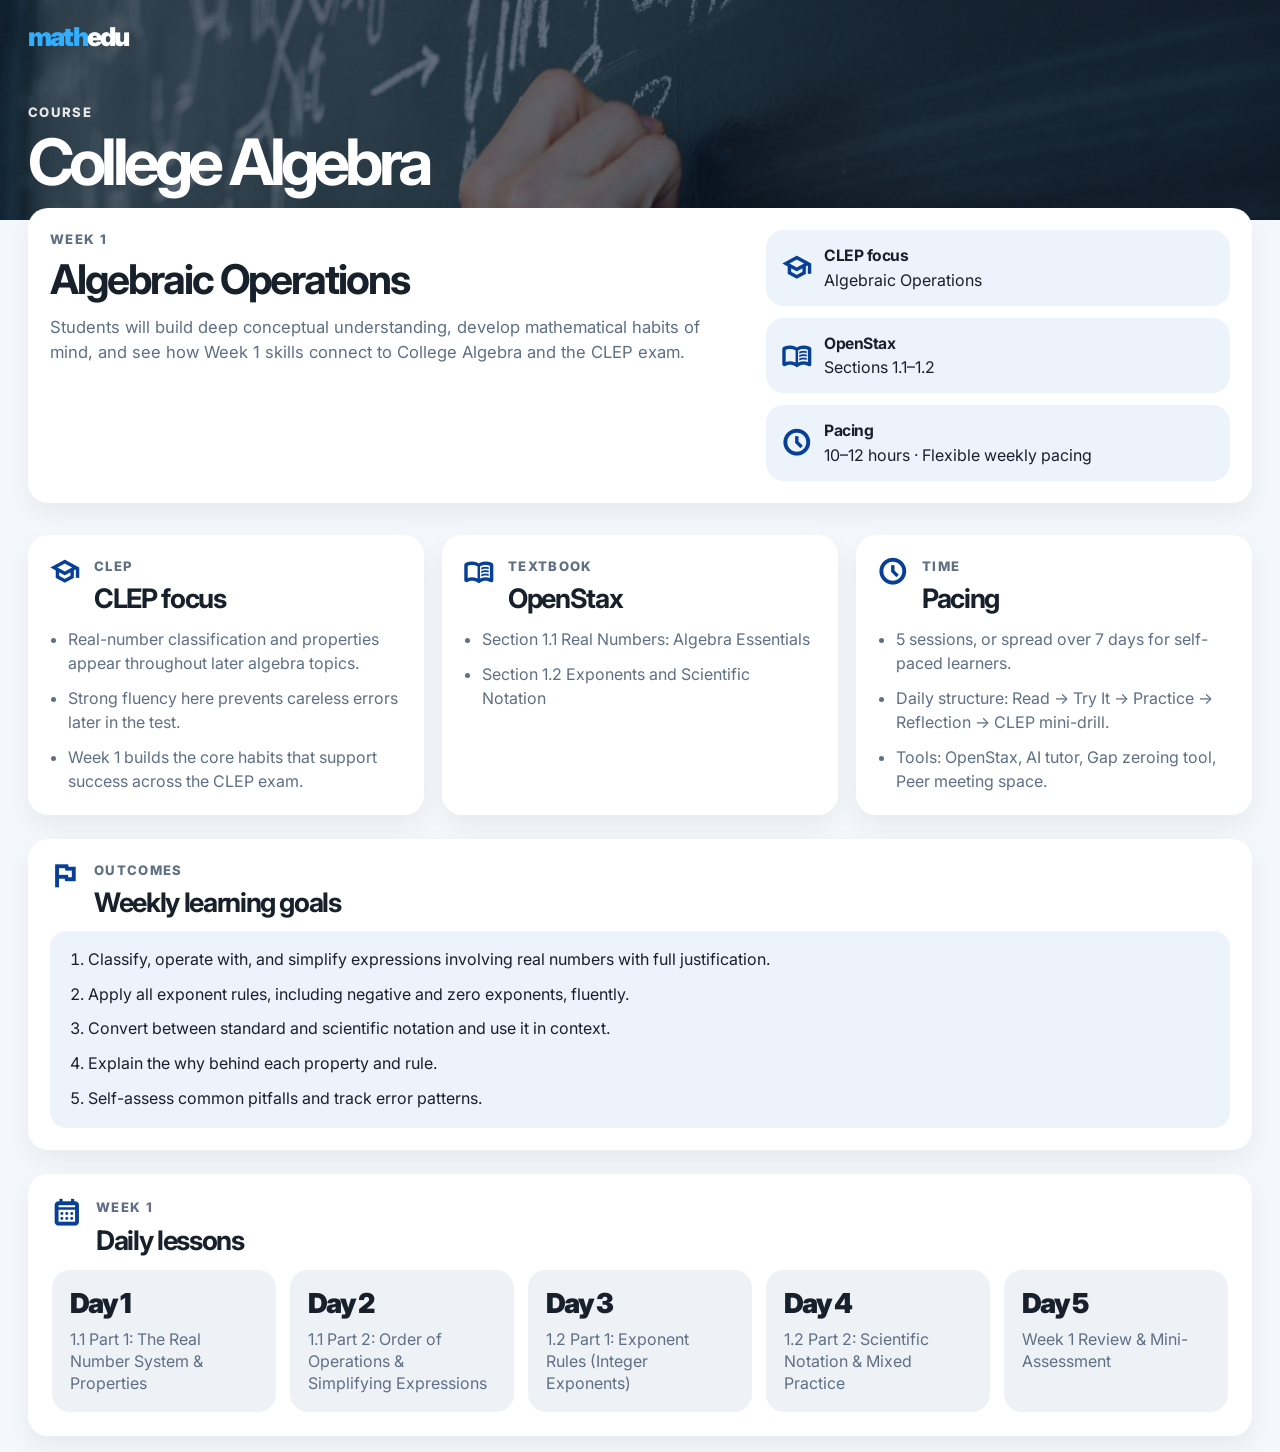
==== commit 28c8398c: "Update tools list in index.html" ====
--- a/index.html
+++ b/index.html
@@ -116,7 +116,7 @@
           <ul class="clean-list">
             <li>5 sessions, or spread over 7 days for self-paced learners.</li>
             <li>Daily structure: Read → Try It → Practice → Reflection → CLEP mini-drill.</li>
-            <li>Tools: OpenStax, Desmos, notebook for error tracking, optional graphing calculator app.</li>
+            <li>Tools: OpenStax, AI tutor, Gap zeroing tool, Peer meeting space.</li>
           </ul>
         </article>
       </section>
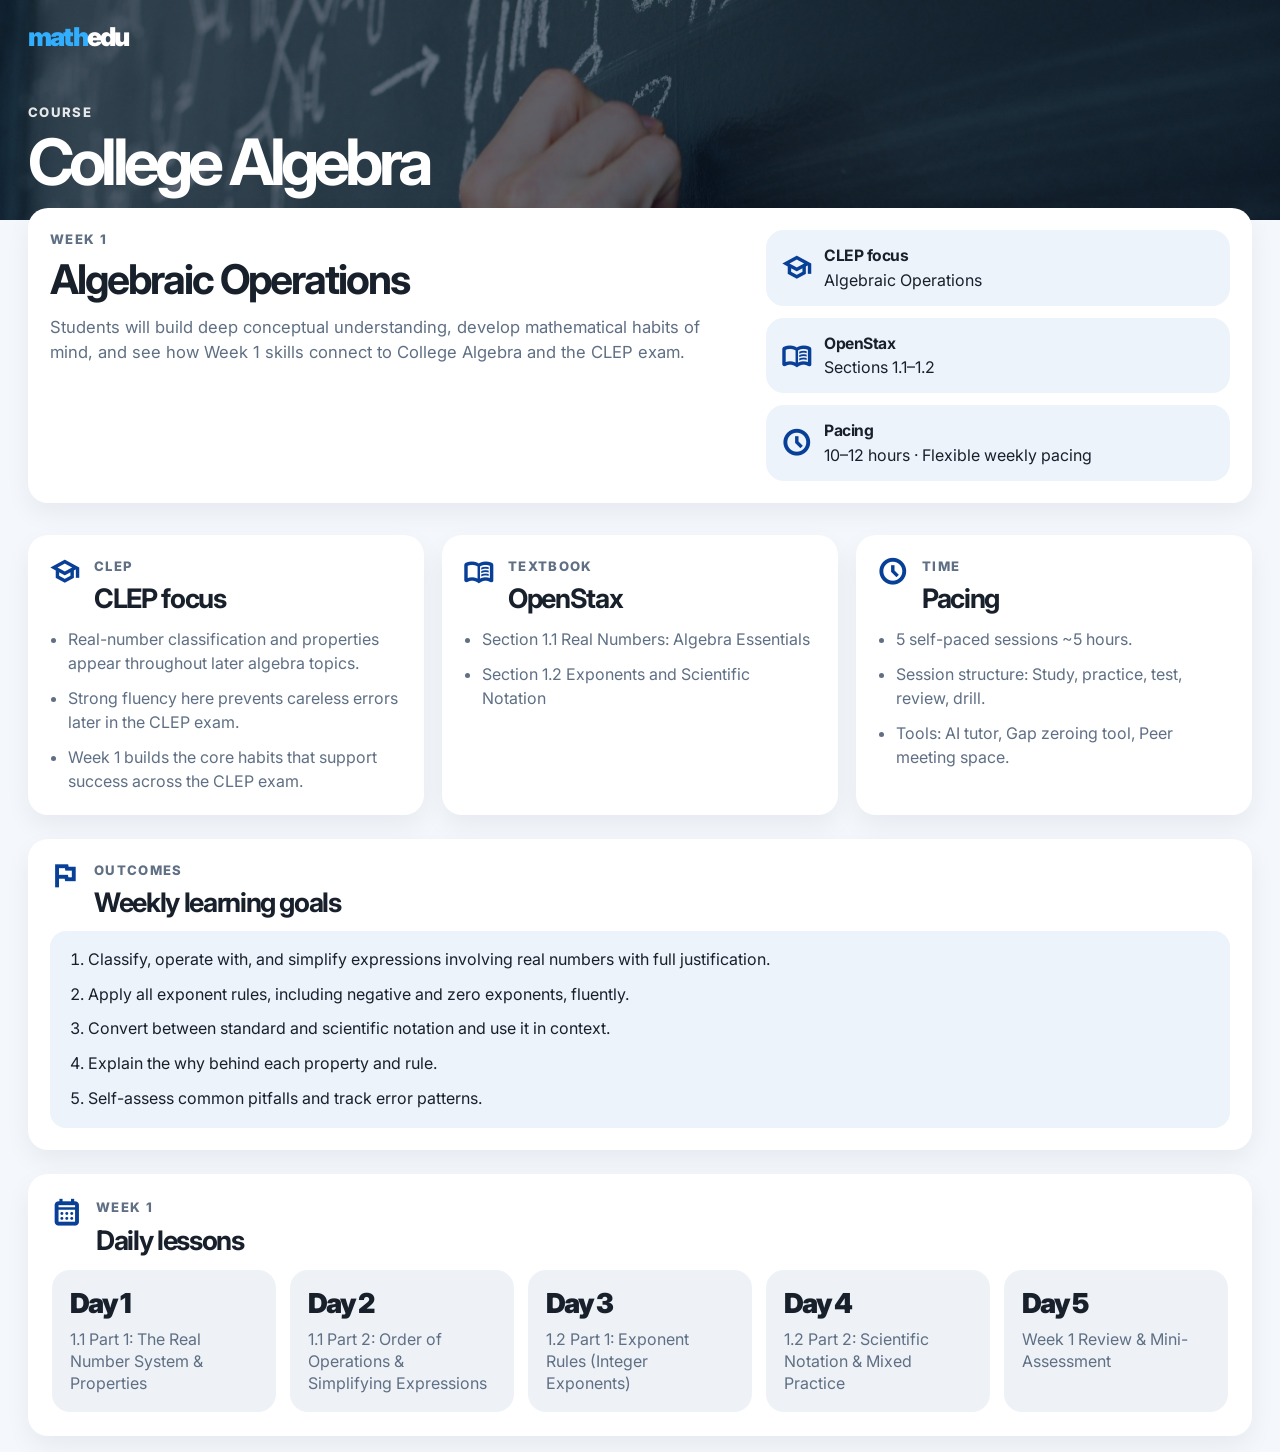
==== commit d47e832b: "Update exam references and session structure in index.html" ====
--- a/index.html
+++ b/index.html
@@ -86,7 +86,7 @@
           </div>
           <ul class="clean-list">
             <li>Real-number classification and properties appear throughout later algebra topics.</li>
-            <li>Strong fluency here prevents careless errors later in the test.</li>
+            <li>Strong fluency here prevents careless errors later in the CLEP exam.</li>
             <li>Week 1 builds the core habits that support success across the CLEP exam.</li>
           </ul>
         </article>
@@ -114,9 +114,9 @@
             </div>
           </div>
           <ul class="clean-list">
-            <li>5 sessions, or spread over 7 days for self-paced learners.</li>
-            <li>Daily structure: Read → Try It → Practice → Reflection → CLEP mini-drill.</li>
-            <li>Tools: OpenStax, AI tutor, Gap zeroing tool, Peer meeting space.</li>
+            <li>5 self-paced sessions ~5 hours.</li>
+            <li>Session structure: Study, practice, test, review, drill.</li>
+            <li>Tools: AI tutor, Gap zeroing tool, Peer meeting space.</li>
           </ul>
         </article>
       </section>
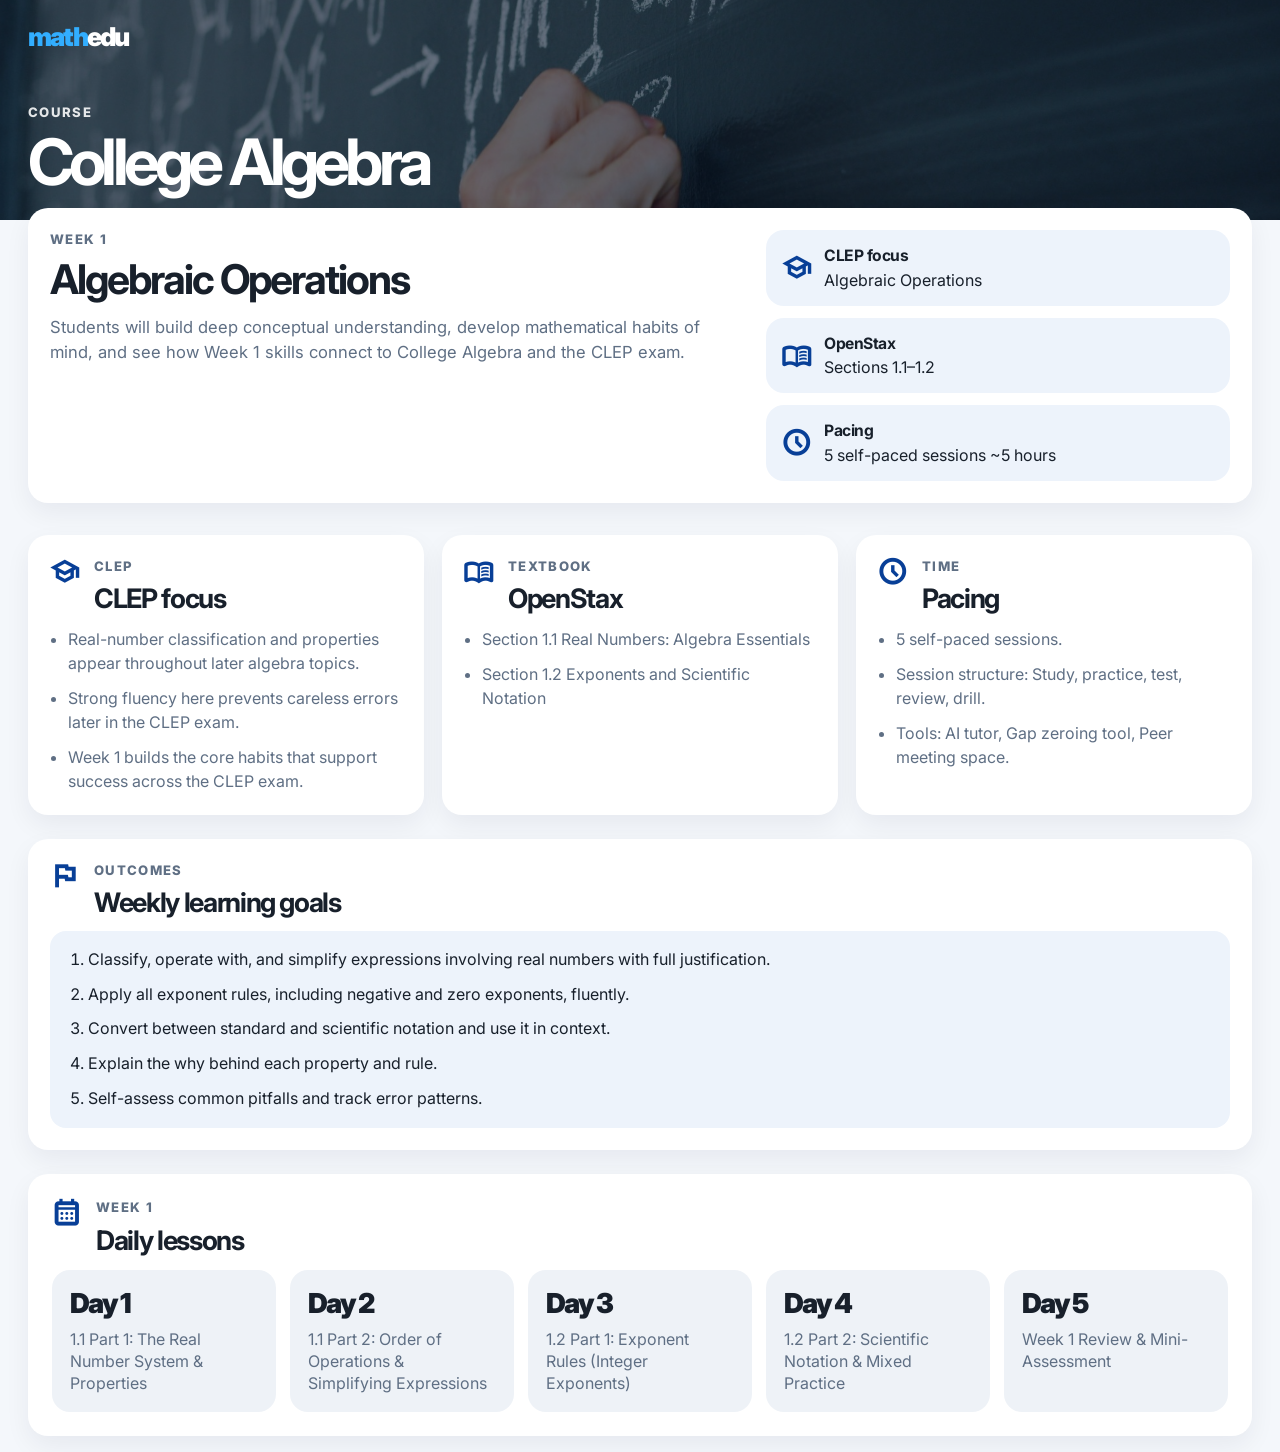
==== commit 6da325b0: "Update pacing details in index.html" ====
--- a/index.html
+++ b/index.html
@@ -67,7 +67,7 @@
                 <span class="material-symbols-outlined" aria-hidden="true">schedule</span>
                 <div>
                   <strong>Pacing</strong>
-                  <span>10–12 hours · Flexible weekly pacing</span>
+                  <span>5 self-paced sessions ~5 hours</span>
                 </div>
               </div>
             </div>
@@ -114,7 +114,7 @@
             </div>
           </div>
           <ul class="clean-list">
-            <li>5 self-paced sessions ~5 hours.</li>
+            <li>5 self-paced sessions.</li>
             <li>Session structure: Study, practice, test, review, drill.</li>
             <li>Tools: AI tutor, Gap zeroing tool, Peer meeting space.</li>
           </ul>
